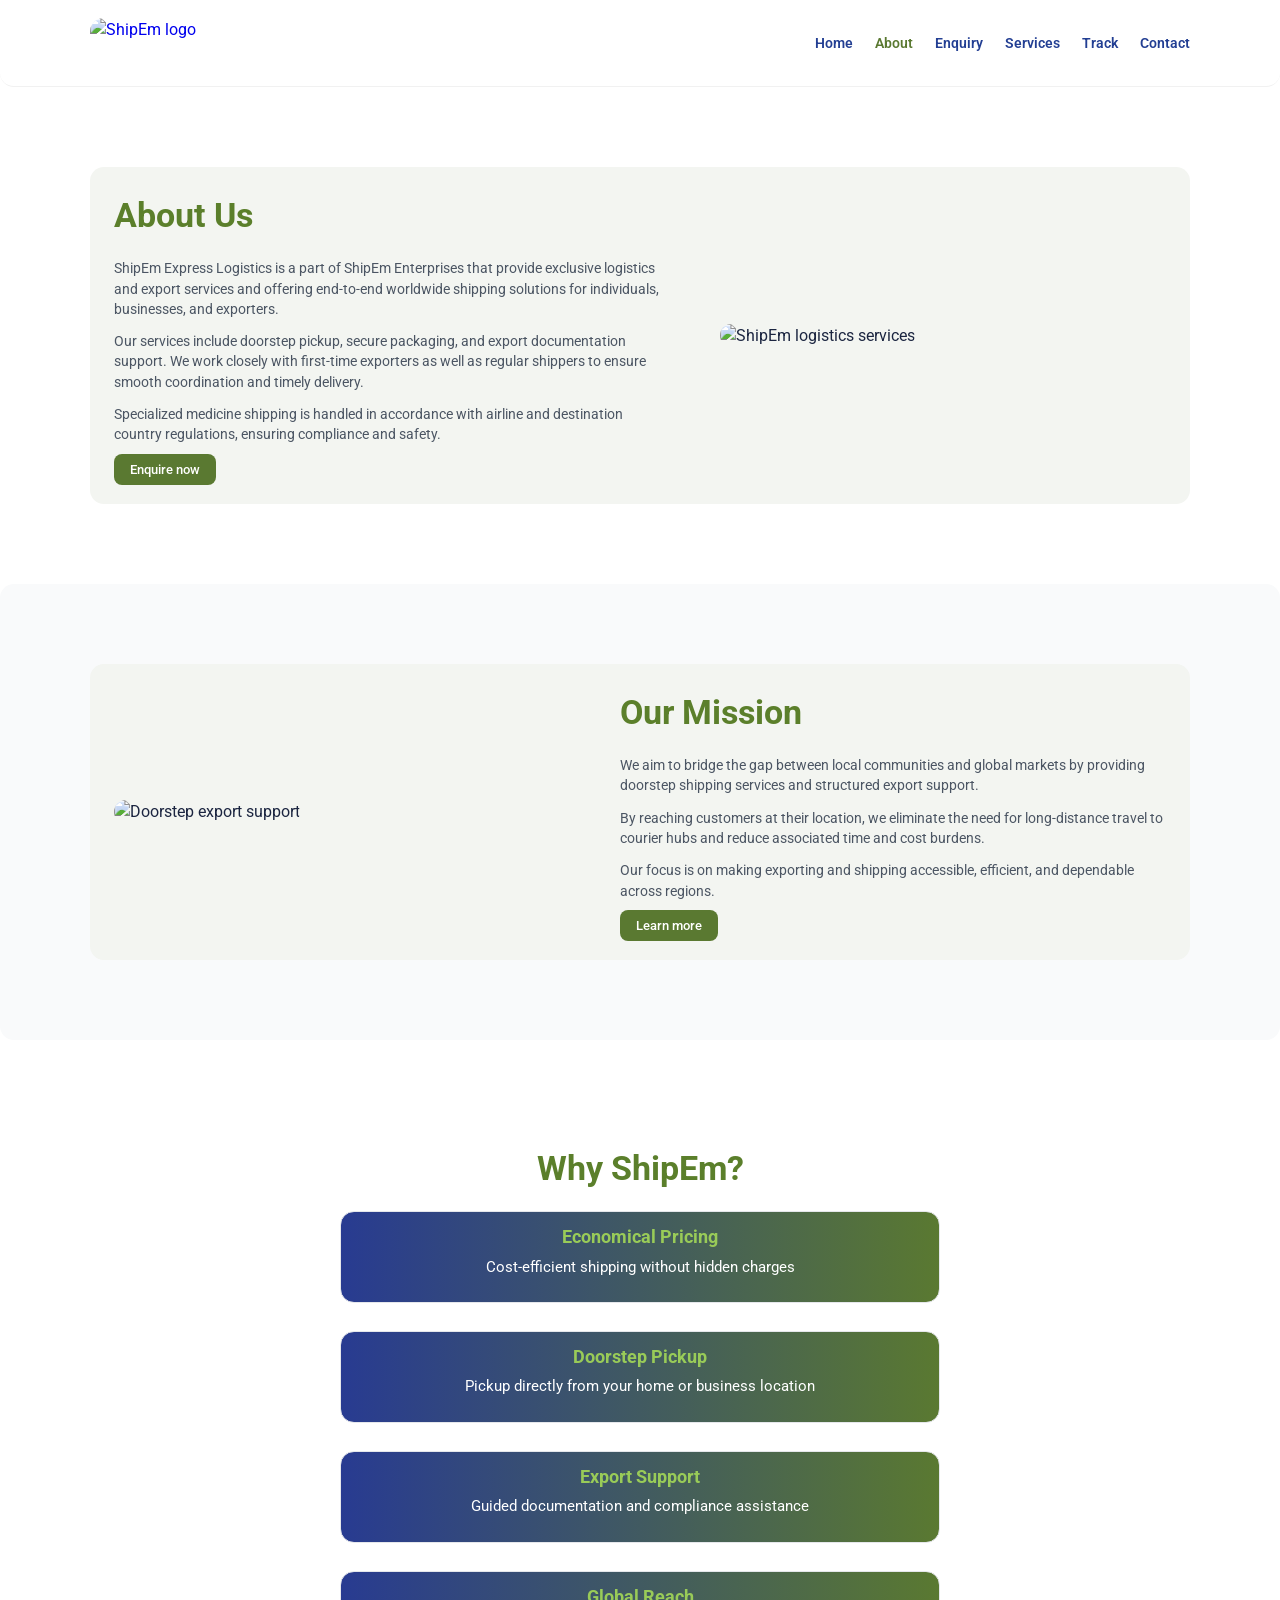
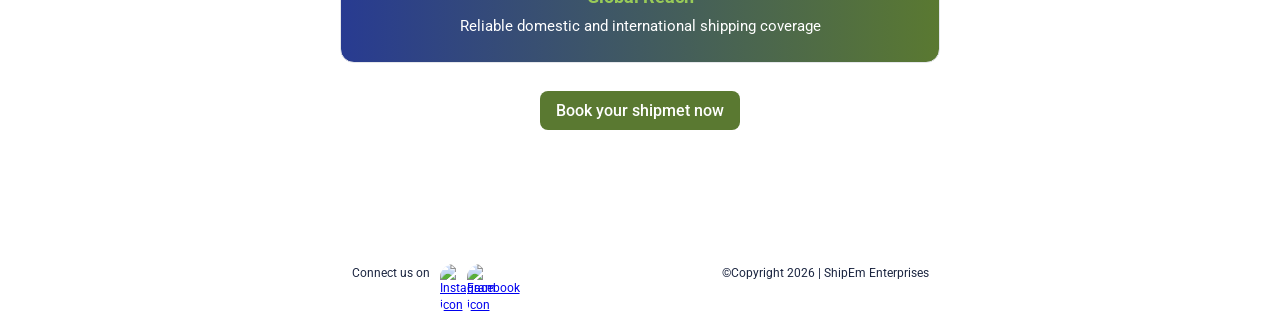
==== about.html @ 0602de0b "Add files via upload" ====
<!DOCTYPE html>
<html lang="en">
<head>
  <meta charset="UTF-8" />
  <meta name="viewport" content="width=device-width, initial-scale=1.0" />
  <title>ShipEm — Anything to Anywhere</title>

  <link href="https://fonts.googleapis.com/css2?family=Montserrat:wght@600;700&family=Roboto:wght@300;400;500&display=swap" rel="stylesheet">

  <link rel="stylesheet" href="about.css">
   <link rel="stylesheet" href="styles.css">
  <link rel="stylesheet" href="sample1.css">
</head>
<body>

      <header class="site-header">
    <div class="header-inner">
      <a class="logo" href="index.html">
        <img src="Logo/mainlogo.svg" alt="ShipEm logo" class="logo-img">
      </a>
      <nav class="main-nav">
        <a class="abt" href="index.html">Home</a>
        <a class="abt" href="#" style="color: #5A7931;">About</a>
        <a class="enq" href="https://wa.me/918148655877" target="_blank" rel="noopener noreferrer">Enquiry</a>
        <a class="srv" href="services.html">Services</a>
        <a class="abt" href="track.html">Track</a>
        <a class="con" href="contact.html">Contact</a>
      </nav>

      
    </div>
  </header>
<!-- ABOUT US -->
<section class="section">
  <div class="container two-col">
    <div class="text-block">
      <h2>About Us</h2>
      <p>
        ShipEm Express Logistics is a part of ShipEm Enterprises that provide exclusive logistics and export services and offering end-to-end
        worldwide shipping solutions for individuals, businesses, and exporters.
      </p>
      <p>
        Our services include doorstep pickup, secure packaging, and export documentation
        support. We work closely with first-time exporters as well as regular shippers to
        ensure smooth coordination and timely delivery.
      </p>
      <p>
        Specialized medicine shipping is handled in accordance with airline and destination
        country regulations, ensuring compliance and safety.
      </p>
      <a href="https://wa.me/918148655877" target="_blank" rel="noopener noreferrer" style="border: none; background-color: #5A7931; color:white; padding: 8px 16px; border-radius: 8px; font-weight: 500; font-size: 10pt; text-decoration: none;">Enquire now</a>

    </div>

    <div class="image-block">
      <img src="Images/abt1.jpg" alt="ShipEm logistics services">
    </div>
  </div>
</section>

<!-- OUR MISSION -->
<section class="section light-bg">
  <div class="container two-col reverse">
    <div class="image-block">
      <img src="Images/abt2.jpg" alt="Doorstep export support">
    </div>

    <div class="text-block">
      <h2>Our Mission</h2>
      <p>
        We aim to bridge the gap between local communities and global markets by providing
        doorstep shipping services and structured export support.
      </p>
      <p>
        By reaching customers at their location, we eliminate the need for long-distance
        travel to courier hubs and reduce associated time and cost burdens.
      </p>
      <p>
        Our focus is on making exporting and shipping accessible, efficient, and dependable
        across regions.
      </p>
      <a href="services.html" target="_blank" style="border: none; background-color: #5A7931; color:white; padding: 8px 16px; border-radius: 8px; font-weight: 500; font-size: 10pt; text-decoration: none;">Learn more</a>
    </div>
  </div>
</section>

<!-- WHY SHIPEM -->
<section class="section center-section">
  <div class="container">
    <h2 class="center-title">Why ShipEm?</h2>

    <div class="oval-grid">
      <div class="oval-item">
        <h3>Economical Pricing</h3>
        <p>Cost-efficient shipping without hidden charges</p>
      </div>

      <div class="oval-item">
        <h3>Doorstep Pickup</h3>
        <p>Pickup directly from your home or business location</p>
      </div>

      <div class="oval-item">
        <h3>Export Support</h3>
        <p>Guided documentation and compliance assistance</p>
      </div>

      <div class="oval-item">
        <h3>Global Reach</h3>
        <p>Reliable domestic and international shipping coverage</p>
      </div>
<a href="" style="border: none; background-color: #5A7931; color:white; padding: 8px 16px; border-radius: 8px; font-weight: 500; text-decoration: none;">Book your shipmet now</a>

    </div>
  </div>
</section>

<footer>
        <div class="cont_t" style="display: flex; flex-direction: row; align-items: center;">Connect us on
            <div class="instagram">
                <a href="https://www.instagram.com/shipem.el/" target="_blank"><img src="Icons/insta.svg" alt="Instagram icon"></a>
            </div>
            <div class="facebook">
                <a href="https://www.facebook.com/shipem.el" target="_blank"><img src="Icons/fb.svg" alt="Facebook icon"></a>
            </div>
            </div>
        <div><p class="legal-text">©Copyright 2026 | ShipEm Enterprises</p></div>
    </footer>

</body>
</html>
---- about.css ----
* {
  box-sizing: border-box;
  margin: 0;
  padding: 0; border-radius: 14px;
}

body {
  font-family: "Roboto", system-ui, -apple-system, "Segoe UI", Roboto, "Helvetica Neue", Arial;
  color: #1f2933;
  background: #ffffff;
  line-height: 1.65;
}

.container {
  max-width: 1100px;
  margin: 0 auto;
  padding: 0 20px;
}

/* Sections */
.section {
  padding: 80px 0;
}

.light-bg {
  background: #f9fafb;
}

.section h2 {
  color: #5b7f2b;
  font-size: 34px;
  margin-bottom: 18px;
}

.section p {
  font-size: 14px;
  color: #4b5563;
  margin-bottom: 12px;
}

/* Two column layout */
.two-col {
  display: grid; grid-template-columns: 1.1fr 0.9fr;
  gap: 60px; align-items: center;  background-color: #f3f5f1;
}

.two-col.reverse {
  grid-template-columns: 0.9fr 1.1fr;
}

.image-block img {
  width: 100%; height: 250px;
  border-radius: 14px; object-fit: cover;
}

/* Center section */
.center-section {
  text-align: center;
}

.center-title {
  margin-bottom: 50px;
}

/* Oval highlights */
.oval-grid {
  display: flex;
  flex-direction: column; justify-content: space-between;
  gap: 28px; align-items: center;
  justify-items: center;
}

.oval-item {
  width: 100%;
  max-width: 600px;
  padding: 12px 30px;
  border: 1px solid #e5e7eb;
  border-radius: 14px; 
  background:linear-gradient(90deg, #283B91, #5A7931);
}

.oval-item h3 {
  font-size: 18px; color: #99cb58;
  margin-bottom: 6px;
}

.oval-item p {
  font-size: 15px;
  color:#ffffff ;
}

/* Responsive */
@media (max-width: 900px) {
  .two-col,
  .two-col.reverse {
    grid-template-columns: 1fr;
  }

  .oval-grid {
    grid-template-columns: 1fr;
  }

  .oval-item {
    border-radius: 12px;
  }
}
---- styles.css ----
:root{
  --max-width: 1100px;
  --accent-blue: #233f93;
  --accent-green: #3b7a2e;
  --muted: #6b7280;
  --container-pad: 24px;
  --shadow: 0 6px 18px rgba(35,63,147,0.08);
  --overlay: rgba(13,26,70,0.55);
}

*{box-sizing:border-box}
html,body{height:100%}
body{
  margin:0;
  font-family: "Roboto", system-ui, -apple-system, "Segoe UI", Roboto, "Helvetica Neue", Arial;
  color:#1b2540;
  background:#fff;
  -webkit-font-smoothing:antialiased;
  line-height:1.45;
}

/* container */
.container{
  max-width:var(--max-width);
  margin:0 auto;
  padding: var(--container-pad);
}

/* Header */
.site-header{
  border-bottom:1px solid #f1f1f1;
  background:#fff;
  position:sticky;
  top:0;
  z-index:50;
}
.header-inner{
  display:flex;
  align-items:center; width: var(--max-width);
  margin: auto;
  justify-content:space-between; vertical-align: middle;
  gap: 20px;
  padding: 18px 0;
}

.logo{ display:flex; align-items:center; gap:10px; text-decoration:none; }
.logo-img{ height:50px; width:auto; display:block; margin-top: 0px;}

/* nav */
.main-nav a{
  margin-left:18px;
  text-decoration:none;
  color:var(--accent-blue);
  font-weight:600;
  font-size:14px;
}

.main-nav a:hover{
  color: var(--accent-green);
}

/* Hero */
.hero{
  padding:28px 0 28px;
  background: #FAFFF3;
}
.hero-inner{
  display:flex;
  gap:40px;
  align-items:center;
  justify-content:space-between;
}
.hero-left{ flex:0 0 46%; }
.big-logo-img{ width:420px; max-width:100%; height:auto; display:flex; }

/* hero right */
.hero-right{ flex:0 0 50%; text-align:left; }
.hero-right h1{
  color:var(--accent-blue);
  font-size:28px;
  margin:0px;
}

.ln-brk { width: auto; height: 4px; max-width: 280px; margin: 6px 0;
  background:linear-gradient(90deg, #5A7931, #FAFFF3);}
.lead{ color:#4d5566; margin:0 0 18px; font-size:14px; }
.hero-ctas{ margin-right:12px; align-items: center;}

/* Buttons */
.btn{
  display:inline-block;
  padding:10px 18px;
  border-radius:28px;
  text-decoration:none; 
  font-weight:500;
  font-size:14px;
  cursor:pointer;
  border:0;
}
.btn-primary { background:#4B7414; font-size:14px; color:  #283B91;}
.btn-ghost{ background:#4B7414; font-size:14px}

.btn-primary, .btn-ghost { margin-right:10px; height: auto; padding: 8px 18px;
  text-align:center; text-decoration: none;
  border:0; border-radius: 30px; color:#fff; box-shadow:none;}

.btnghost1{
  background:transparent;
  color:var(--accent-green);
  border:2px solid rgba(59,122,46,0.12);
  background:linear-gradient(90deg,#e8f4ea,#f6fbf8);
}

/* Features row */
.features{ padding:30px 0; border-top:6px solid rgba(59,122,46,0.05); border-bottom:1px solid #f2f4f6; }
.feature-grid{ display:grid; grid-template-columns:repeat(3,1fr); gap:30px; }
.feature h3{ color:var(--accent-blue); margin:0 0 8px; font-size:16px; font-weight:700; }
.feature ul{ margin:0; padding-left:16px; color:#495057; font-size:13px }
.track-box{ display:flex; gap:8px; margin-top:8px; }
.track-box input{ flex:1; padding:10px 12px; border-radius:6px; border:1px solid #e6e9ef; }
.btn-track{ background:linear-gradient(90deg, #283B91, #5A7931); color:#fff; border:none; padding:10px 14px; border-radius:6px; }

/* tracking.css - styles for the tracking output matching the provided layout */
body {
    font-family: roboto;
}
/* General wrapper */

.btn-primary { background:#233f93; color:#fff; }

/* Tracking result container */
.track-result { margin-top:40px; }

/* Header: consignment + origin/destination bars + logo */

.track-left {
   display:flex;
  flex-direction: row;
  gap:18px;
  margin-bottom:12px;
  align-items:center;
}

.track-right {
  background-color: none;
  flex: 0 1 180px;
  width: auto;
  margin-right: auto; margin-left: 30px;
}

.track-logo {

  display: inline;
}

/* Consignment block */
.consign-row {
  width: auto; background-color:none;
  text-align: center;
  margin-right: auto; margin-left: auto;
  gap:18px;

}
.consign-label { color:#333; font-weight:600; min-width:120px; }
.consign-no {
  font-size:24px;
  font-weight:800;
  color:#111;
  margin-top:6px;
}

/* origin/destination bars (centered) */
.location-bars {
  margin: 6px auto 6px auto;
  display:flex;
  flex-direction:column;
  gap:8px;
  align-items: center; 
}
.bar {
  display:inline-block;
  padding:8px 18px;
  color:#fff;
  font-weight:700;
  border-radius:4px;
  min-width:360px;
  text-align:center;
}
.bar.origin { background:#233f93; }  /* blue */
.bar.destination { background:#3b7a2e; } /* green */

/* Table header (fixed three columns) */
.track-table {
  width:100%;
  border-collapse:collapse;
  margin-bottom:10px;
}
.track-table thead th {
  text-align: center;
  border:1px solid #ffffff;
  background:#555959;
  color:#fff;
  padding:10px 12px;
  font-weight:700;
  font-size:14px;
}

.track-table colgroup col:nth-child(1) { width:24%; }
.track-table colgroup col:nth-child(2) { width:24%; }
.track-table colgroup col:nth-child(3) { width:52%; }

/* Group box styling */
.group-box {
  border:2px solid #2b4aa0; /* blue-ish border */
  border-radius:4px;
  padding:8px 0px 0px 0px;
  margin:12px 0;
  background:#fff;
}

/* Status title (appears at top-left within the group) */
.group-status-title {
  color:#233f93;
  font-weight:700;
  margin: 2px 0px 4px 8px;
  font-size:15px;
  text-align: left;
}

/* Items grid: ensure columns align with header */
.group-items {
  display:table;
  table-layout:fixed;
  width:100%;
  border-collapse:collapse;
}
.group-items .row {
  display:table-row;
}
.cell {
  display:table-cell;
  vertical-align:top;
  padding:10px 12px;
  border-bottom: none;
}
.cell.date { width:24%; color:#6b7280; font-style:italic; font-size:13px; text-align: left; }
.cell.place { width:24%; font-weight:600; color:#111; text-align: center;font-size:14px;}
.cell.details { width:52%; color:#333; text-align: center; font-size:14px;}

/* Spacing between item rows */
.group-items .row + .row .cell { padding-top:18px; }

/* Small separators between groups */
.group-box + .group-box { margin-top:18px; }

/* Messages & loading */
.track-loading { font-style:italic; color:#6b7280; padding:10px; }
.track-message.error { color:#b22727; font-weight:700; padding:10px; }

/* Responsive tweaks */
@media (max-width:820px) {
  .bar { min-width:260px; }
  .track-right { display:none; } /* hide logo on very small screens to keep alignment */
  .consign-label { min-width:90px; }
}

/* Reviews */
.reviews{ padding:12px 0; background:#fbfbff; }
.section-title{ text-align:center; color:var(--accent-blue); margin:0 0 18px; font-size:18px; font-weight:700; }
.review-shell{ display:flex; align-items:center; justify-content:center; gap:12px; }
.review-card{ background:linear-gradient(90deg, #edf1ff, #f8fff0);; border-radius:12px; border: #0f411b 12px; padding:20px 28px; width:66%; box-shadow:0 8px 24px rgba(15,38,100,0.08); display:flex; flex-direction:column; align-items:center; text-align:center; }
.review-card blockquote{ margin:8px 0 0; font-style:normal; color: var(--accent-blue) }
.review-route{ background:#fff; padding:6px 12px; border-radius:6px; color:var(--accent-blue); font-weight:600; margin-bottom:8px; }
.review-shell button{ background: none; color: #226933; font-weight: 600; border: none; cursor: pointer; font-size: 20pt;}

/* Services intro & final */
.services-intro{ padding:28px 0; text-align:center; }
.services-desc{ color:#6b7280; max-width:780px; margin:8px auto 0; }
.srv-typ{display: flex; gap: 20px; flex-direction: row; align-items: center; margin: auto; justify-content: center; width: var(--max-width);}
.srv-typ a1{ text-align: center; text-decoration: none; font-weight: 500; color: white; width: fit-content; max-width: 200px; height: 120px;
  border-radius: 20px; margin-bottom: 0; padding:10px 20px 10px 20px ; background:linear-gradient(90deg, #283B91, #5A7931);}
.srv-typ a{ text-align: center; text-decoration: none; font-weight: 600; color: white; width: fit-content; max-width: 200px; height: 140px;
  border-radius: 20px; margin-bottom: 0; padding:18px 20px ; background:linear-gradient(90deg, #283B91, #5A7931);}
.srv-typ a:hover{background:linear-gradient(90deg, #121e54, #273b0d);}
  .final-cta{ padding:42px 0; text-align:center; background:#fff; padding:0px; }
.final-cta h3{ color:var(--accent-blue); margin-bottom:0px;}
.final-cta p{ color:var(--muted); margin:0 0 16px; max-width:760px; margin-left:auto; margin-right:auto; }

/* Footer */
.site-footer{ border-top:1px solid #eef1f5; padding:18px 0; background:#fff; }
.footer-inner{ display:flex; justify-content:space-between; align-items:center; gap:10px; flex-wrap:wrap; color:#6b7280; }

/* Modal */
.modal{
  position:fixed;
  inset:0;
  display:none;
  align-items:center;
  justify-content:center;
  z-index:120;
}
.modal.open{ display:flex; }
.modal-overlay{ position:absolute; inset:0; background:var(--overlay); }
.modal-panel{
  position:relative;
  z-index:2;
  width:96%;
  max-width:820px;
  background:#fff;
  border-radius:12px;
  box-shadow:0 14px 40px rgba(8,23,70,0.35);
  padding:18px;
}
.modal-close{ position:absolute; right:12px; top:8px; border:0; background:transparent; font-size:18px; cursor:pointer; }

/* Embedded form wrapper */
.modal-embed .modal-iframe { width:100%; height:680px; border:0; border-radius:8px; }
@media (max-width:720px) { .modal-embed .modal-iframe { height:760px; } }

/* Responsive */
@media (max-width:980px){
  .hero-inner{ flex-direction:column; align-items:flex-start }
  .hero-left,.hero-right{ flex:1 1 100% }
  .feature-grid{ grid-template-columns:1fr; }
  .review-card{ width:90% }
  .main-nav{ display:none }
  .big-logo-img{ width:320px }
}
@media (max-width:520px){
  .big-logo-img{ width:260px }
  .hero-right h1{ font-size:22px }
  .logo-img{ height:40px }
  .btn{ padding:10px 14px; font-size:13px }
}

footer {
    padding-top: 20px;
    display: flex; flex-direction: row; align-items: center; gap: 220px;
    justify-content: space-between; max-width: fit-content; margin: auto;
}

.instagram {
    height: 20px; width: 20px;
    margin: 10px 3px 10px 10px;
}

.facebook {
    height: 20px; width: 20px;
    margin: 10px 15px 10px 4px;
}
.cont_t {

font-weight: 400; font-size: 12px;
}

.legal-text {
    text-align: center;
    font-weight: 400; font-size: 12px}
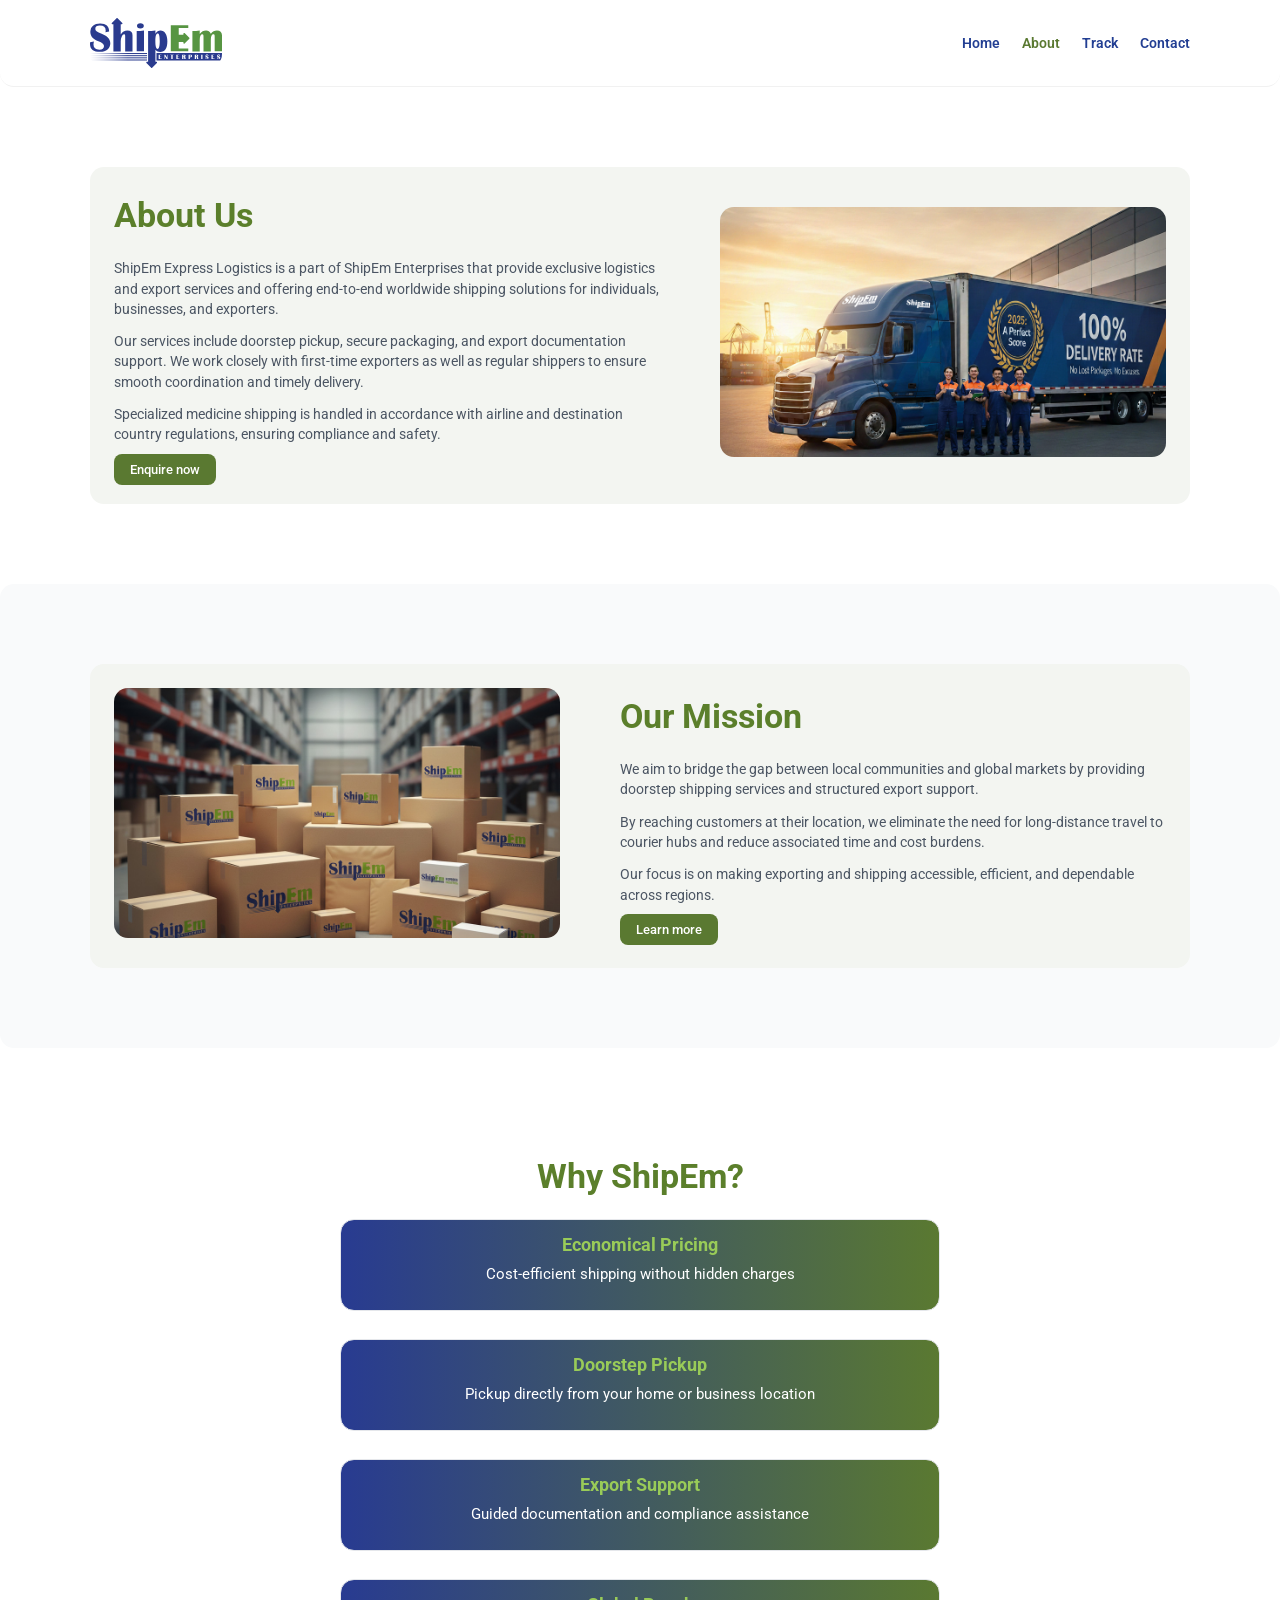
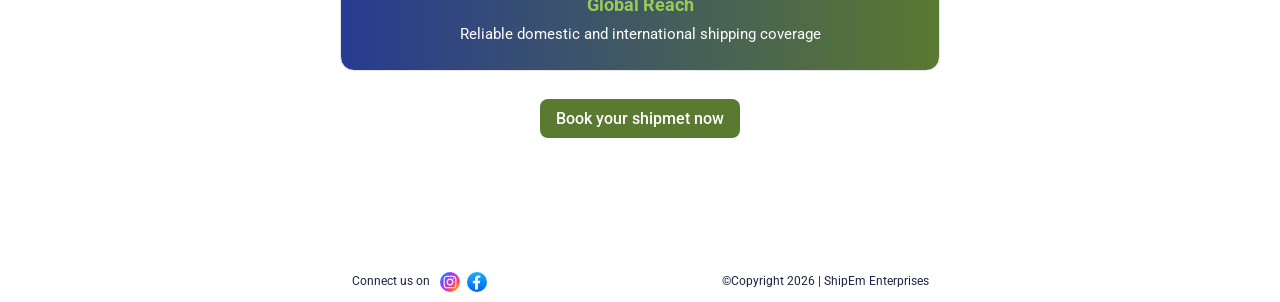
==== commit b803e262: "Update about.html" ====
--- a/about.html
+++ b/about.html
@@ -21,8 +21,6 @@
       <nav class="main-nav">
         <a class="abt" href="index.html">Home</a>
         <a class="abt" href="#" style="color: #5A7931;">About</a>
-        <a class="enq" href="https://wa.me/918148655877" target="_blank" rel="noopener noreferrer">Enquiry</a>
-        <a class="srv" href="services.html">Services</a>
         <a class="abt" href="track.html">Track</a>
         <a class="con" href="contact.html">Contact</a>
       </nav>
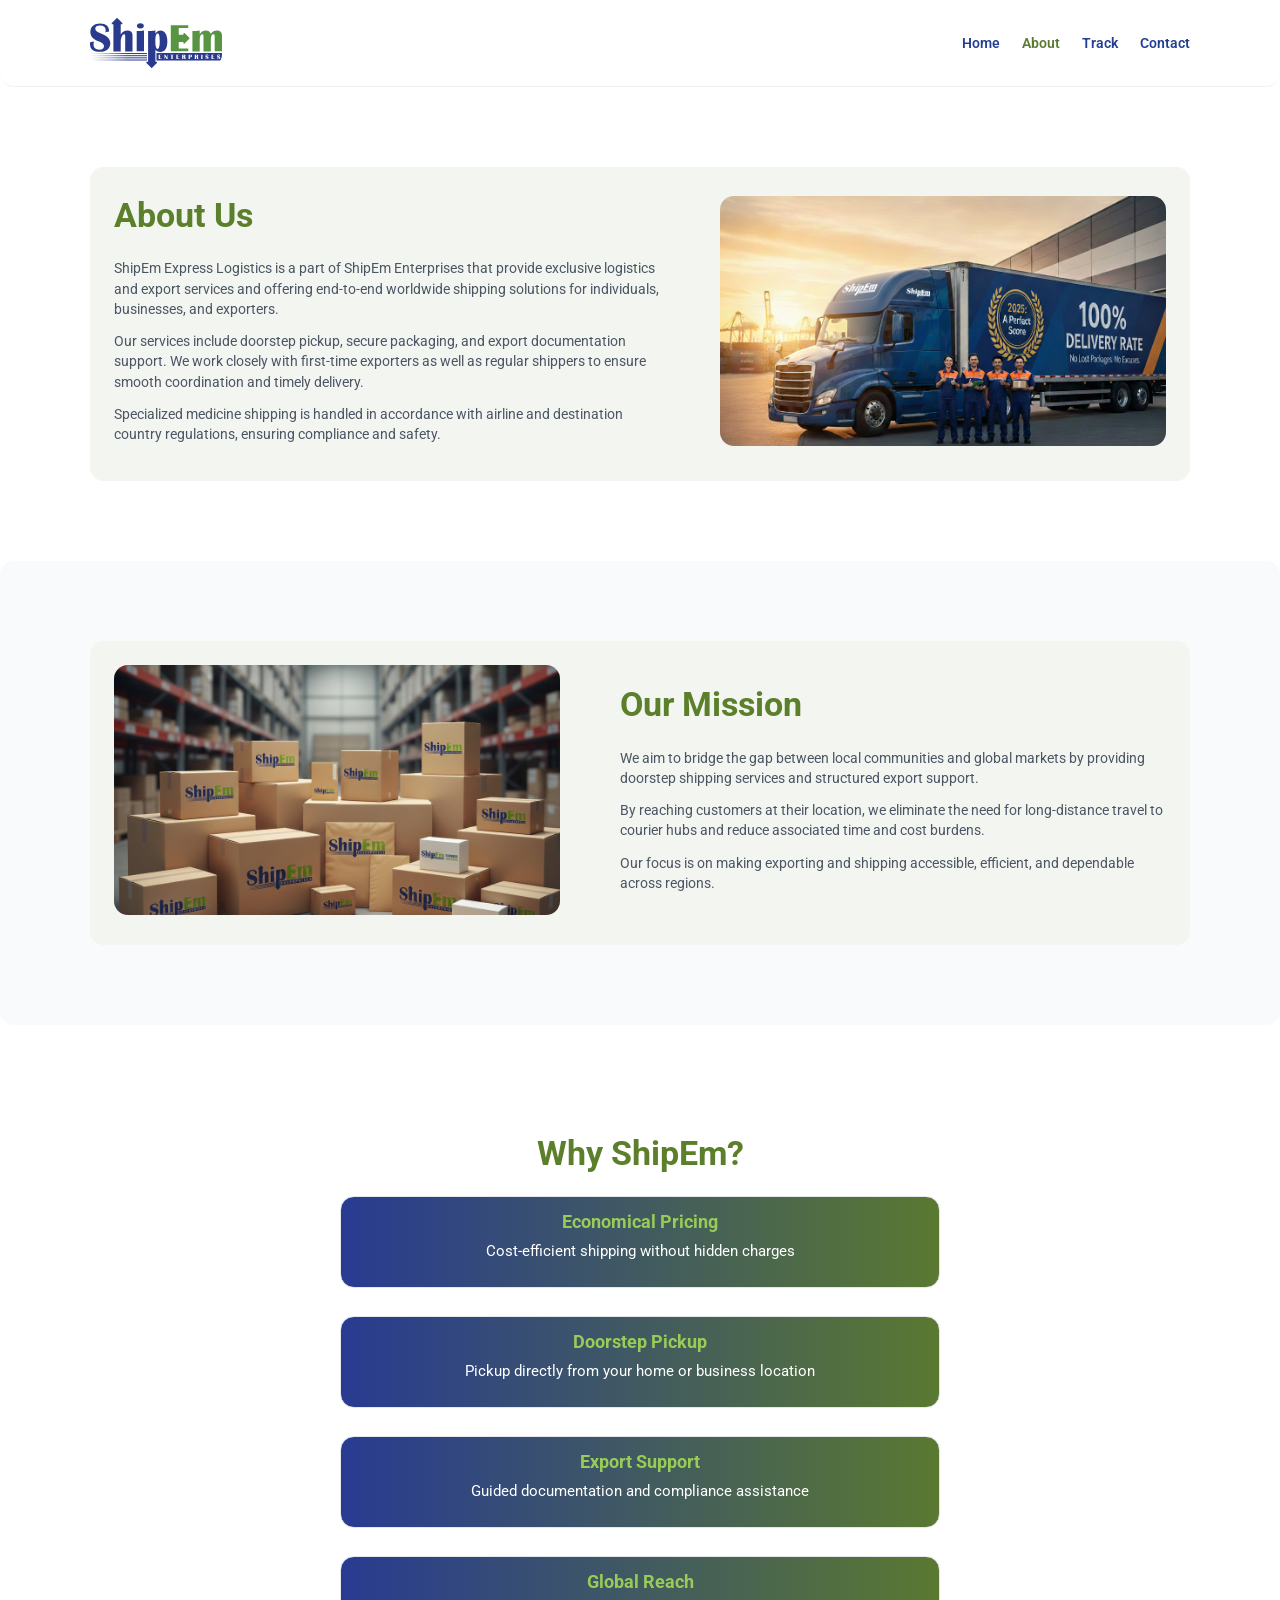
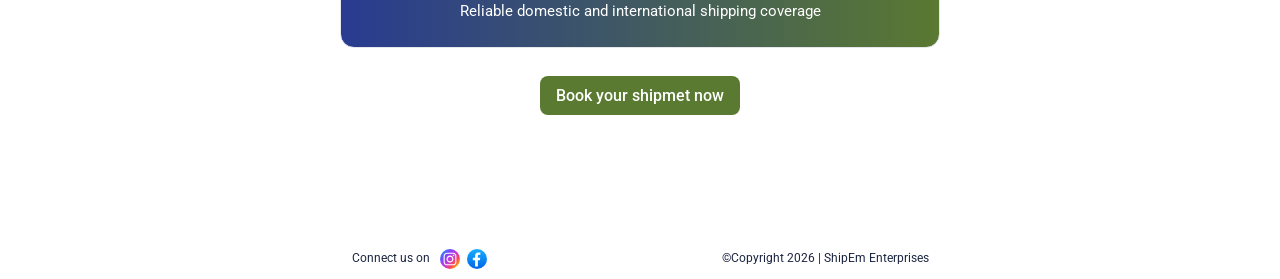
==== commit ac67c209: "Update about.html" ====
--- a/about.html
+++ b/about.html
@@ -46,7 +46,6 @@
         Specialized medicine shipping is handled in accordance with airline and destination
         country regulations, ensuring compliance and safety.
       </p>
-      <a href="https://wa.me/918148655877" target="_blank" rel="noopener noreferrer" style="border: none; background-color: #5A7931; color:white; padding: 8px 16px; border-radius: 8px; font-weight: 500; font-size: 10pt; text-decoration: none;">Enquire now</a>
 
     </div>
 
@@ -77,7 +76,6 @@
         Our focus is on making exporting and shipping accessible, efficient, and dependable
         across regions.
       </p>
-      <a href="services.html" target="_blank" style="border: none; background-color: #5A7931; color:white; padding: 8px 16px; border-radius: 8px; font-weight: 500; font-size: 10pt; text-decoration: none;">Learn more</a>
     </div>
   </div>
 </section>
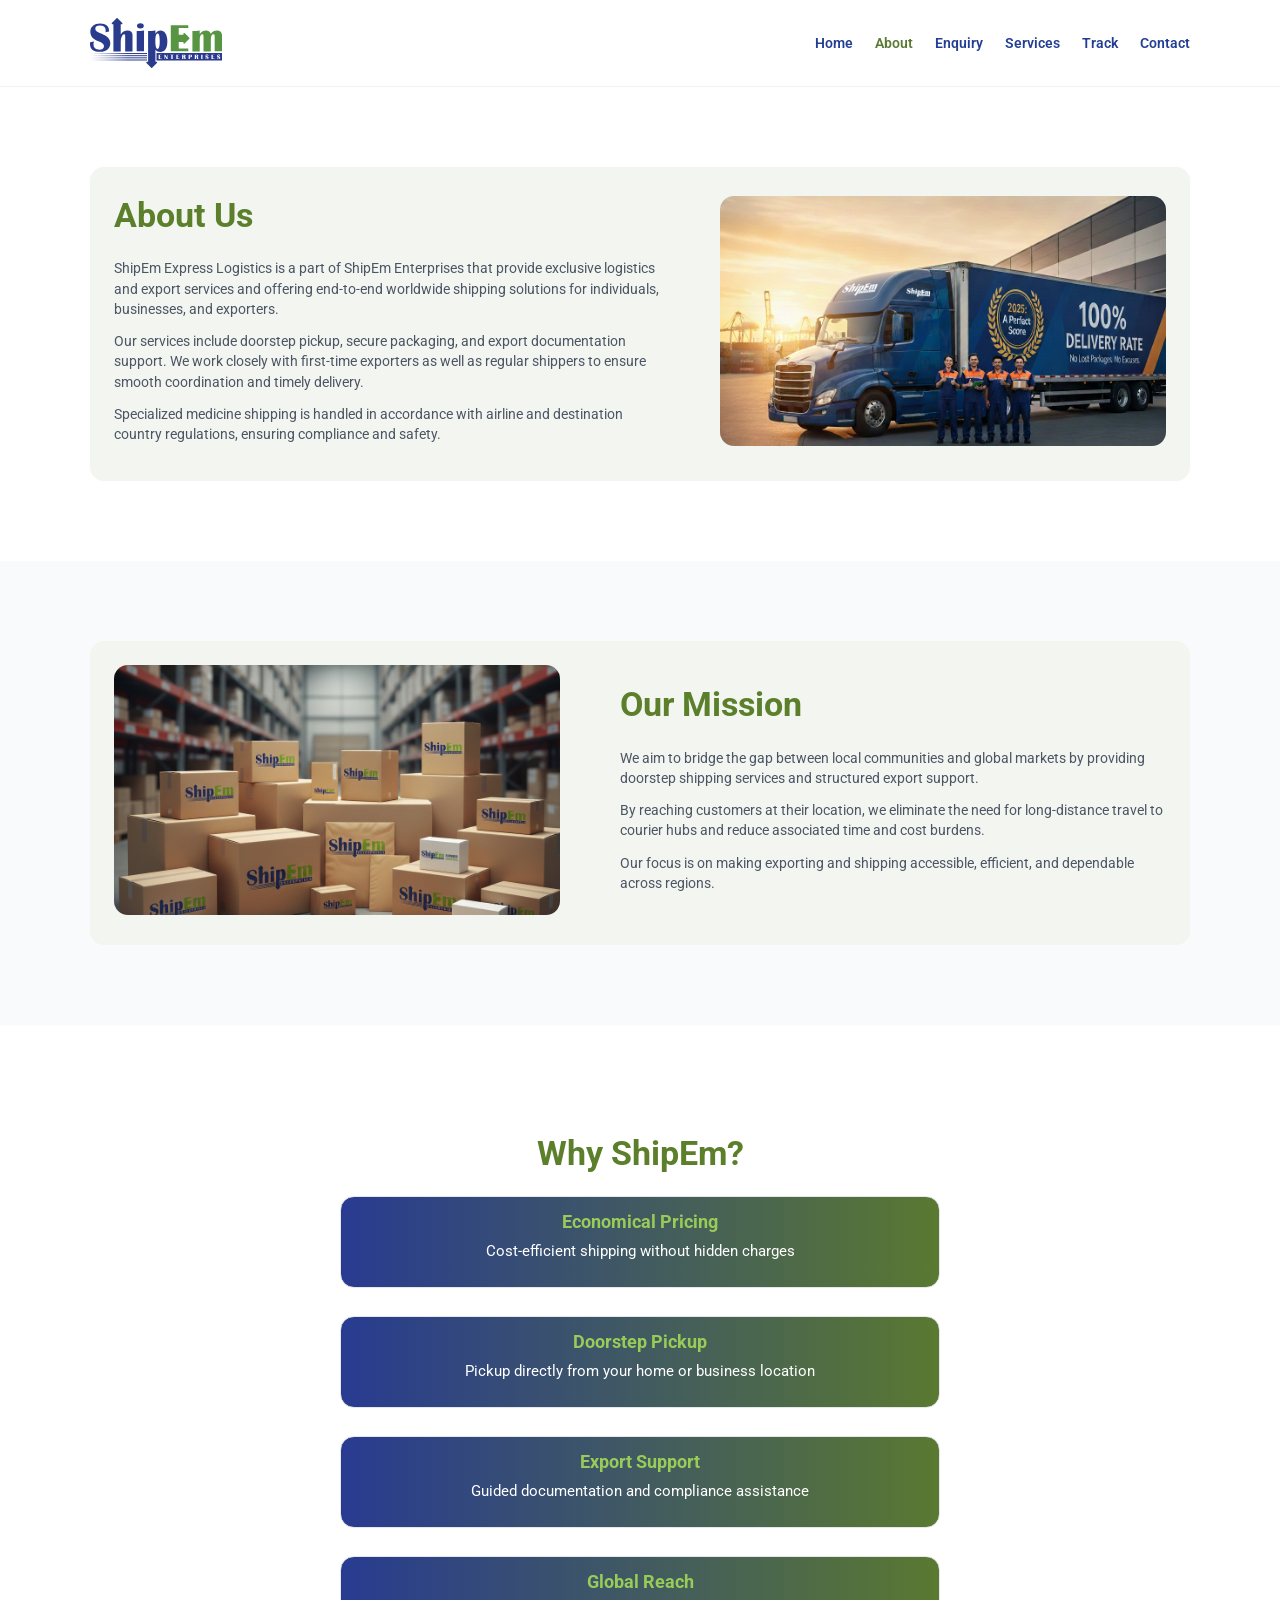
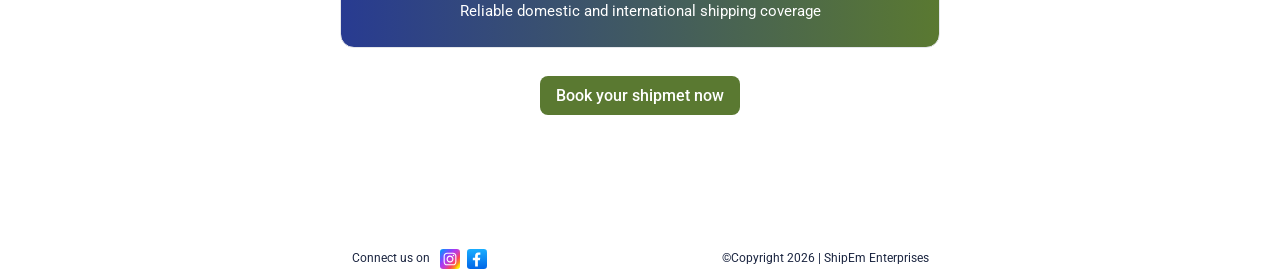
==== commit 5038fb2d: "Update about.html" ====
--- a/about.html
+++ b/about.html
@@ -21,6 +21,8 @@
       <nav class="main-nav">
         <a class="abt" href="index.html">Home</a>
         <a class="abt" href="#" style="color: #5A7931;">About</a>
+        <a class="enq" href="https://wa.me/918148655877" target="_blank" rel="noopener noreferrer">Enquiry</a>
+        <a class="srv" href="services.html">Services</a>
         <a class="abt" href="track.html">Track</a>
         <a class="con" href="contact.html">Contact</a>
       </nav>
@@ -105,7 +107,7 @@
         <h3>Global Reach</h3>
         <p>Reliable domestic and international shipping coverage</p>
       </div>
-<a href="" style="border: none; background-color: #5A7931; color:white; padding: 8px 16px; border-radius: 8px; font-weight: 500; text-decoration: none;">Book your shipmet now</a>
+<a href="contact.html" style="border: none; background-color: #5A7931; color:white; padding: 8px 16px; border-radius: 8px; font-weight: 500; text-decoration: none;">Book your shipmet now</a>
 
     </div>
   </div>
--- a/about.css
+++ b/about.css
@@ -1,7 +1,7 @@
 * {
   box-sizing: border-box;
   margin: 0;
-  padding: 0; border-radius: 14px;
+  padding: 0;
 }
 
 body {
@@ -42,6 +42,8 @@
 .two-col {
   display: grid; grid-template-columns: 1.1fr 0.9fr;
   gap: 60px; align-items: center;  background-color: #f3f5f1;
+  border-radius: 14px;
+  overflow: hidden;
 }
 
 .two-col.reverse {
@@ -91,9 +93,15 @@
 
 /* Responsive */
 @media (max-width: 900px) {
+  .section {
+    padding: 46px 0;
+  }
+
   .two-col,
   .two-col.reverse {
     grid-template-columns: 1fr;
+    gap: 28px;
+    padding: 24px;
   }
 
   .oval-grid {
@@ -104,3 +112,38 @@
     border-radius: 12px;
   }
 }
+
+@media (max-width: 560px) {
+  .container {
+    padding: 0 16px;
+  }
+
+  .section h2 {
+    font-size: 26px;
+  }
+
+  .section p {
+    font-size: 13px;
+  }
+
+  .two-col,
+  .two-col.reverse {
+    padding: 18px;
+  }
+
+  .image-block img {
+    height: 200px;
+  }
+
+  .center-title {
+    margin-bottom: 28px;
+  }
+
+  .oval-grid {
+    gap: 18px;
+  }
+
+  .oval-item {
+    padding: 14px 18px;
+  }
+}
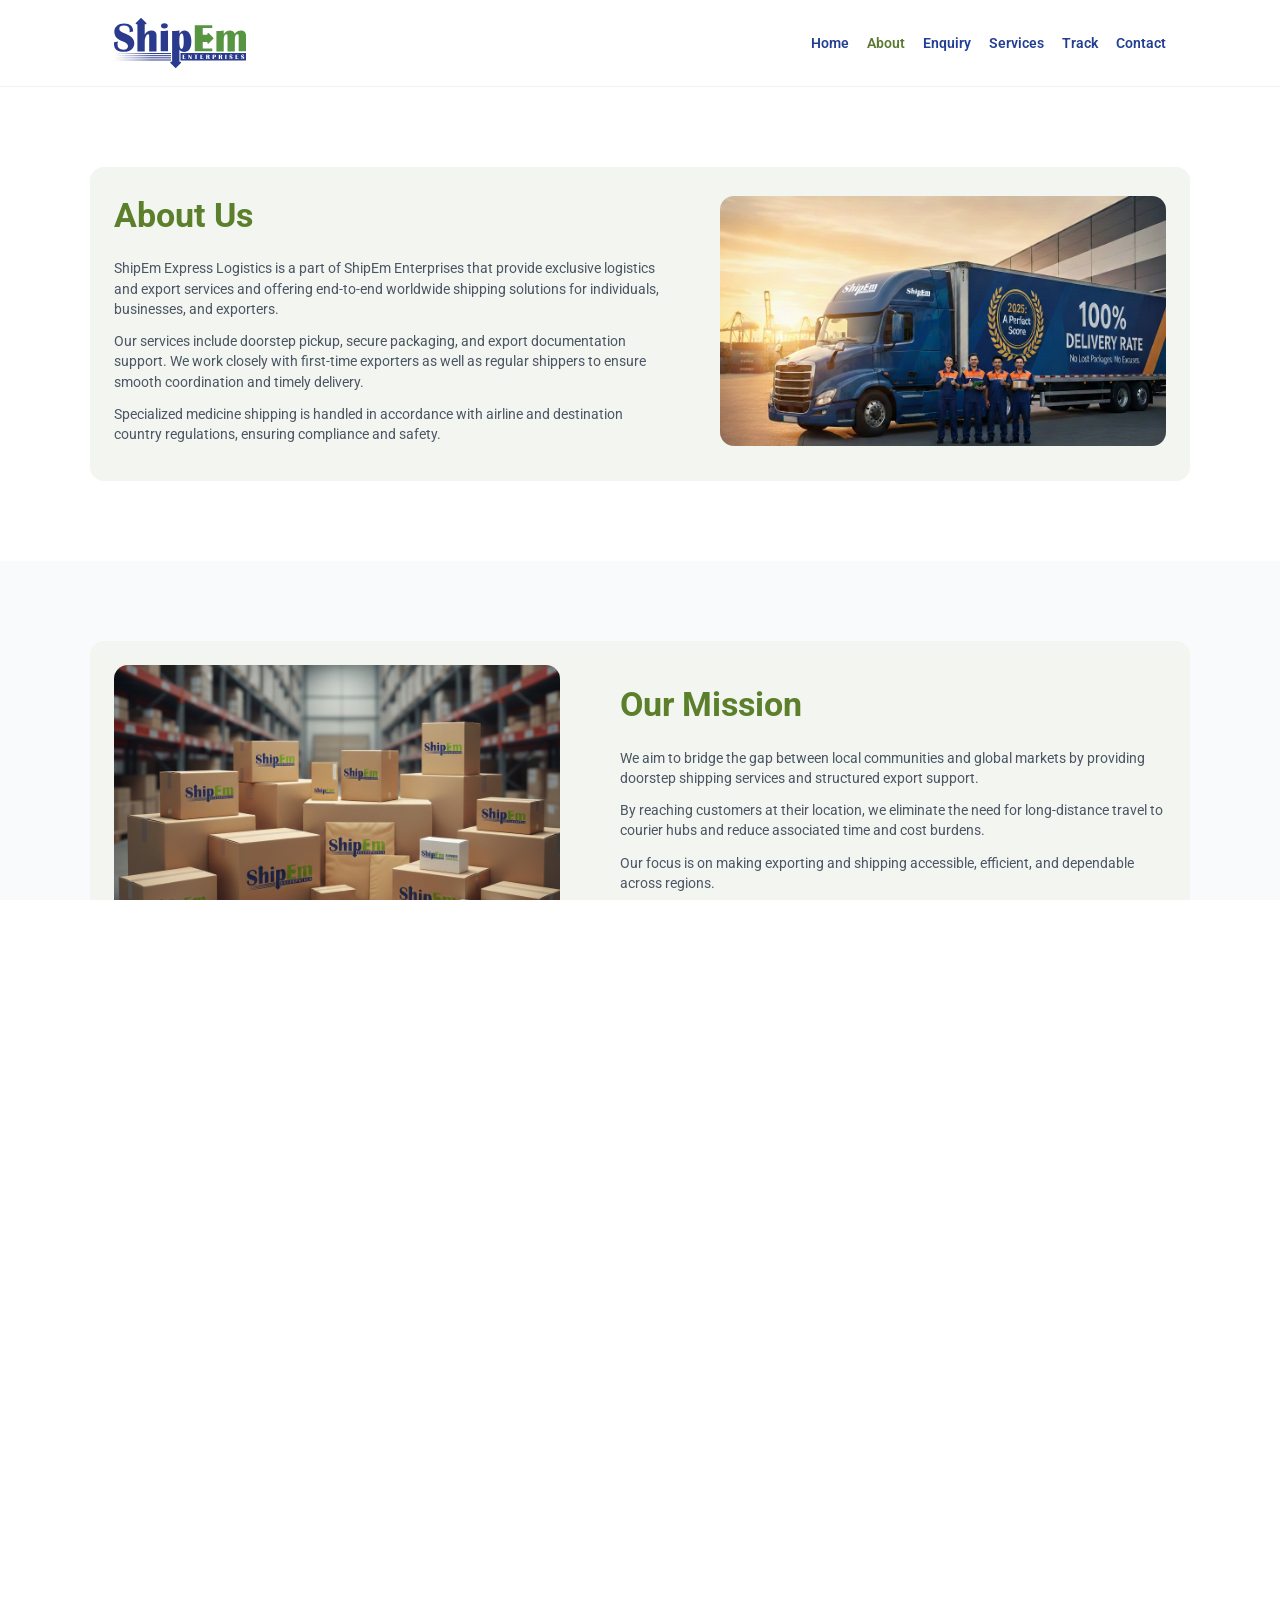
==== commit 92aab49b: "Add favicon link and clean up HTML structure" ====
--- a/about.html
+++ b/about.html
@@ -10,6 +10,7 @@
   <link rel="stylesheet" href="about.css">
    <link rel="stylesheet" href="styles.css">
   <link rel="stylesheet" href="sample1.css">
+  <link rel="icon" type="image/x-icon" href="/Logo/mainlogo.svg">
 </head>
 <body>
 
--- a/styles.css
+++ b/styles.css
@@ -10,6 +10,7 @@
 
 *{box-sizing:border-box}
 html,body{height:100%}
+html{overflow-x:hidden}
 body{
   margin:0;
   font-family: "Roboto", system-ui, -apple-system, "Segoe UI", Roboto, "Helvetica Neue", Arial;
@@ -17,6 +18,7 @@
   background:#fff;
   -webkit-font-smoothing:antialiased;
   line-height:1.45;
+  overflow-x:hidden;
 }
 
 /* container */
@@ -36,19 +38,27 @@
 }
 .header-inner{
   display:flex;
-  align-items:center; width: var(--max-width);
+  align-items:center;
+  width: min(100%, var(--max-width));
   margin: auto;
   justify-content:space-between; vertical-align: middle;
   gap: 20px;
-  padding: 18px 0;
+  padding: 18px var(--container-pad);
 }
 
 .logo{ display:flex; align-items:center; gap:10px; text-decoration:none; }
 .logo-img{ height:50px; width:auto; display:block; margin-top: 0px;}
 
 /* nav */
+.main-nav{
+  display:flex;
+  align-items:center;
+  justify-content:flex-end;
+  flex-wrap:wrap;
+  gap:8px 18px;
+}
 .main-nav a{
-  margin-left:18px;
+  margin-left:0;
   text-decoration:none;
   color:var(--accent-blue);
   font-weight:600;
@@ -71,6 +81,7 @@
   justify-content:space-between;
 }
 .hero-left{ flex:0 0 46%; }
+.hero-left,.hero-right{min-width:0}
 .big-logo-img{ width:420px; max-width:100%; height:auto; display:flex; }
 
 /* hero right */
@@ -117,6 +128,7 @@
 .feature h3{ color:var(--accent-blue); margin:0 0 8px; font-size:16px; font-weight:700; }
 .feature ul{ margin:0; padding-left:16px; color:#495057; font-size:13px }
 .track-box{ display:flex; gap:8px; margin-top:8px; }
+.track-box a{display:block; width:100%;}
 .track-box input{ flex:1; padding:10px 12px; border-radius:6px; border:1px solid #e6e9ef; }
 .btn-track{ background:linear-gradient(90deg, #283B91, #5A7931); color:#fff; border:none; padding:10px 14px; border-radius:6px; }
 
@@ -276,10 +288,10 @@
 /* Services intro & final */
 .services-intro{ padding:28px 0; text-align:center; }
 .services-desc{ color:#6b7280; max-width:780px; margin:8px auto 0; }
-.srv-typ{display: flex; gap: 20px; flex-direction: row; align-items: center; margin: auto; justify-content: center; width: var(--max-width);}
+.srv-typ{display: flex; gap: 20px; flex-direction: row; align-items: stretch; margin: auto; justify-content: center; width: min(100%, var(--max-width)); padding: 0 var(--container-pad); flex-wrap: wrap;}
 .srv-typ a1{ text-align: center; text-decoration: none; font-weight: 500; color: white; width: fit-content; max-width: 200px; height: 120px;
   border-radius: 20px; margin-bottom: 0; padding:10px 20px 10px 20px ; background:linear-gradient(90deg, #283B91, #5A7931);}
-.srv-typ a{ text-align: center; text-decoration: none; font-weight: 600; color: white; width: fit-content; max-width: 200px; height: 140px;
+.srv-typ a{ text-align: center; text-decoration: none; font-weight: 600; color: white; width: 100%; max-width: 200px; min-height: 140px; height: auto;
   border-radius: 20px; margin-bottom: 0; padding:18px 20px ; background:linear-gradient(90deg, #283B91, #5A7931);}
 .srv-typ a:hover{background:linear-gradient(90deg, #121e54, #273b0d);}
   .final-cta{ padding:42px 0; text-align:center; background:#fff; padding:0px; }
@@ -335,8 +347,8 @@
 
 footer {
     padding-top: 20px;
-    display: flex; flex-direction: row; align-items: center; gap: 220px;
-    justify-content: space-between; max-width: fit-content; margin: auto;
+    display: flex; flex-direction: row; align-items: center; gap: clamp(24px, 12vw, 220px);
+    justify-content: space-between; width: min(100%, var(--max-width)); margin: auto; padding-left: var(--container-pad); padding-right: var(--container-pad);
 }
 
 .instagram {
@@ -355,4 +367,134 @@
 
 .legal-text {
     text-align: center;
-    font-weight: 400; font-size: 12px}+    font-weight: 400; font-size: 12px}
+
+img{
+  max-width:100%;
+  height:auto;
+}
+
+@media (max-width:980px){
+  .header-inner{
+    flex-direction:column;
+    align-items:center;
+    gap:12px;
+    padding-top:12px;
+    padding-bottom:12px;
+  }
+
+  .main-nav{
+    display:flex;
+    justify-content:center;
+  }
+
+  .main-nav a{
+    font-size:13px;
+  }
+
+  .hero-inner{
+    text-align:center;
+    align-items:center;
+  }
+
+  .hero-right{
+    text-align:center;
+  }
+
+  .ln-brk{
+    margin-left:auto;
+    margin-right:auto;
+  }
+}
+
+@media (max-width:640px){
+  :root{--container-pad:16px;}
+
+  .container{
+    padding: 18px var(--container-pad);
+  }
+
+  .site-header{
+    position:relative;
+  }
+
+  .main-nav{
+    gap:8px;
+  }
+
+  .main-nav a{
+    background:#f4f7fb;
+    border-radius:999px;
+    padding:7px 10px;
+    line-height:1;
+  }
+
+  .hero{
+    padding:18px 0;
+  }
+
+  .hero-inner{
+    gap:20px;
+  }
+
+  .hero-ctas{
+    display:grid;
+    grid-template-columns:1fr;
+    gap:10px;
+    margin-right:0;
+  }
+
+  .btn-primary,
+  .btn-ghost,
+  .btn{
+    display:block;
+    width:100%;
+    margin-right:0;
+  }
+
+  .feature-grid{
+    gap:18px;
+  }
+
+  .track-box{
+    display:block;
+  }
+
+  .review-shell{
+    gap:4px;
+  }
+
+  .review-card{
+    width:100%;
+    padding:18px 16px;
+  }
+
+  .srv-typ{
+    display:grid;
+    grid-template-columns:1fr;
+    gap:14px;
+  }
+
+  .srv-typ a{
+    max-width:none;
+    min-height:0;
+  }
+
+  footer{
+    flex-direction:column;
+    gap:8px;
+    text-align:center;
+    padding-bottom:18px;
+  }
+}
+
+@media (max-width:380px){
+  .main-nav a{
+    font-size:12px;
+    padding:7px 8px;
+  }
+
+  .hero-right h1{
+    font-size:20px;
+  }
+}
